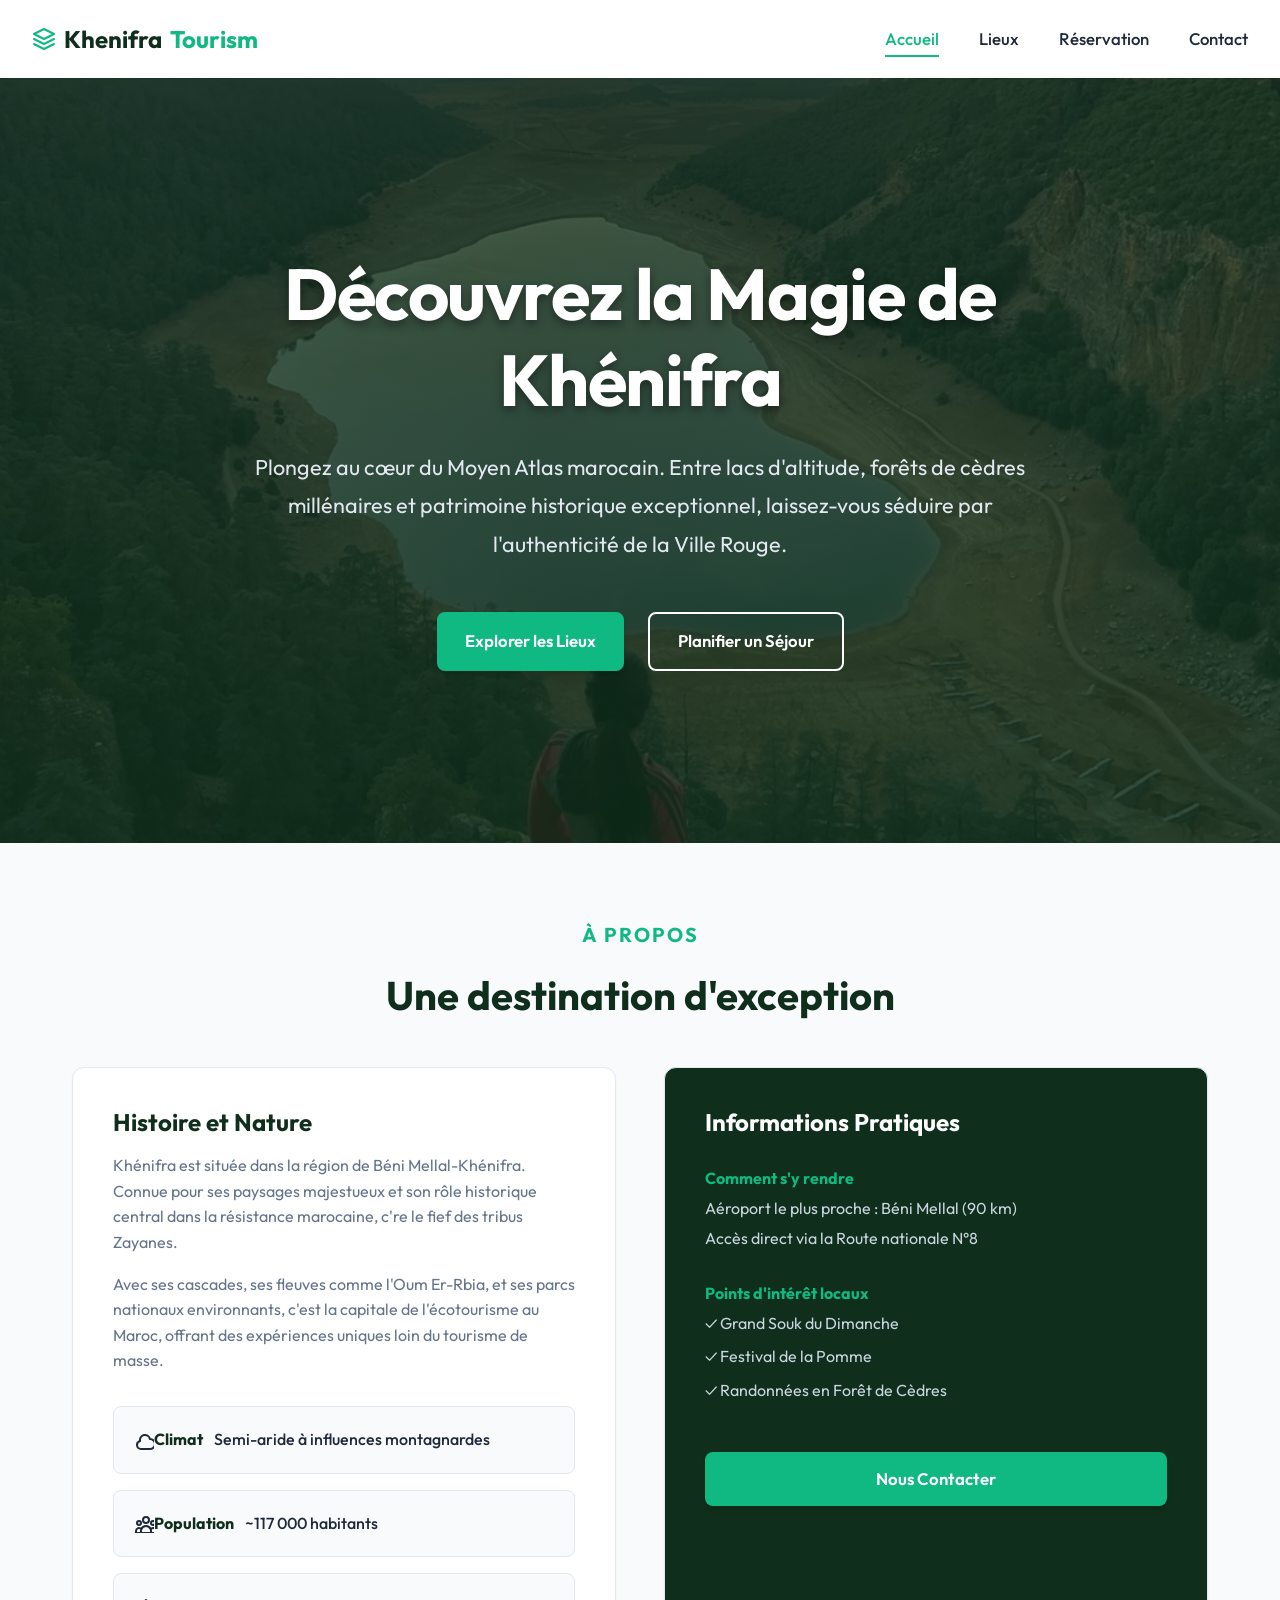
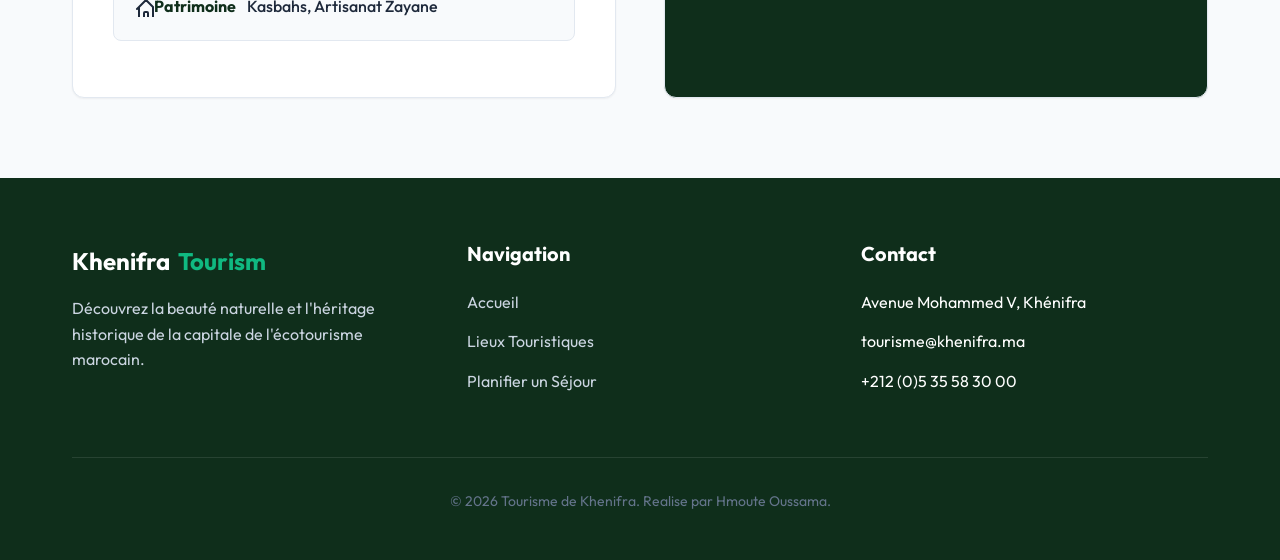
==== index.html @ aa25813d "Refonte complète du projet (Design PFE, CSS Grid, suppression des commentaires)" ====
<!DOCTYPE html>
<html lang="fr">

<head>
    <meta charset="UTF-8">
    <meta name="viewport" content="width=device-width, initial-scale=1.0">
    <meta name="description" content="Khenifra Tourism : Découvrez la magie de la ville rouge du Maroc central.">
    <title>Accueil | Khenifra Tourism</title>
    <link rel="stylesheet" href="style.css">
</head>

<body>

        <nav class="navbar">
        <div class="container">
            <div class="logo">
                <svg width="24" height="24" viewBox="0 0 24 24" fill="none" stroke="currentColor" stroke-width="2"
                    stroke-linecap="round" stroke-linejoin="round" style="color: var(--accent);">
                    <path d="M12 2L2 7l10 5 10-5-10-5Z" />
                    <path d="M2 17l10 5 10-5" />
                    <path d="M2 12l10 5 10-5" />
                </svg>
                Khenifra<span>Tourism</span>
            </div>
            <ul class="nav-links">
                <li><a href="index.html" class="active">Accueil</a></li>
                <li><a href="lieux.html">Lieux</a></li>
                <li><a href="reservation.html">Réservation</a></li>
                <li><a href="contact.html">Contact</a></li>
            </ul>
        </div>
    </nav>

        <section class="hero">
        <div class="container">
            <div class="hero-content">
                <h1>Découvrez la Magie de Khénifra</h1>
                <p>Plongez au cœur du Moyen Atlas marocain. Entre lacs d'altitude, forêts de cèdres millénaires et
                    patrimoine historique exceptionnel, laissez-vous séduire par l'authenticité de la Ville Rouge.</p>
                <div class="hero-buttons">
                    <a href="lieux.html" class="btn btn-primary">Explorer les Lieux</a>
                    <a href="reservation.html" class="btn btn-outline">Planifier un Séjour</a>
                </div>
            </div>
        </div>
    </section>

        <main class="section">
        <div class="container">

            <div class="text-center mb-3">
                <h2 style="color: var(--accent); font-size: 1.25rem; text-transform: uppercase; letter-spacing: 2px;">À
                    Propos</h2>
                <h3 style="font-size: 2.5rem;">Une destination d'exception</h3>
            </div>

            <div class="grid-2">
                                <article class="card">
                    <h3 style="font-size: 1.5rem;">Histoire et Nature</h3>
                    <p>Khénifra est située dans la région de Béni Mellal-Khénifra. Connue pour ses paysages majestueux
                        et son rôle historique central dans la résistance marocaine, c're le fief des tribus Zayanes.
                    </p>
                    <p>Avec ses cascades, ses fleuves comme l'Oum Er-Rbia, et ses parcs nationaux environnants, c'est la
                        capitale de l'écotourisme au Maroc, offrant des expériences uniques loin du tourisme de masse.
                    </p>

                    <ul class="about-features">
                        <li>
                            <svg width="20" height="20" fill="none" stroke="currentColor" stroke-width="2">
                                <path stroke-linecap="round" stroke-linejoin="round"
                                    d="M3 15a4 4 0 004 4h9a5 5 0 10-.1-9.999 5.002 5.002 0 10-9.78 2.096A4.001 4.001 0 003 15z" />
                            </svg>
                            <div><strong>Climat</strong> Semi-aride à influences montagnardes</div>
                        </li>
                        <li>
                            <svg width="20" height="20" fill="none" stroke="currentColor" stroke-width="2">
                                <path stroke-linecap="round" stroke-linejoin="round"
                                    d="M17 20h5v-2a3 3 0 00-5.356-1.857M17 20H7m10 0v-2c0-.656-.126-1.283-.356-1.857M7 20H2v-2a3 3 0 015.356-1.857M7 20v-2c0-.656.126-1.283.356-1.857m0 0a5.002 5.002 0 019.288 0M15 7a3 3 0 11-6 0 3 3 0 016 0zm6 3a2 2 0 11-4 0 2 2 0 014 0zM7 10a2 2 0 11-4 0 2 2 0 014 0z" />
                            </svg>
                            <div><strong>Population</strong> ~117 000 habitants</div>
                        </li>
                        <li>
                            <svg width="20" height="20" fill="none" stroke="currentColor" stroke-width="2">
                                <path stroke-linecap="round" stroke-linejoin="round"
                                    d="M3 12l2-2m0 0l7-7 7 7M5 10v10a1 1 0 001 1h3m10-11l2 2m-2-2v10a1 1 0 01-1 1h-3m-6 0a1 1 0 001-1v-4a1 1 0 011-1h2a1 1 0 011 1v4a1 1 0 001 1m-6 0h6" />
                            </svg>
                            <div><strong>Patrimoine</strong> Kasbahs, Artisanat Zayane</div>
                        </li>
                    </ul>
                </article>

                                <aside class="card" style="background-color: var(--primary); color: white;">
                    <h3 style="color: white; font-size: 1.5rem; margin-bottom: 2rem;">Informations Pratiques</h3>

                    <div style="margin-bottom: 2rem;">
                        <h4 style="color: var(--accent); margin-bottom: 0.5rem;">Comment s'y rendre</h4>
                        <p style="color: #cbd5e1; margin-bottom: 0.25rem;">Aéroport le plus proche : Béni Mellal (90 km)
                        </p>
                        <p style="color: #cbd5e1;">Accès direct via la Route nationale N°8</p>
                    </div>

                    <div style="margin-bottom: 2rem;">
                        <h4 style="color: var(--accent); margin-bottom: 0.5rem;">Points d'intérêt locaux</h4>
                        <ul style="color: #cbd5e1; list-style: none; padding-left: 0;">
                            <li style="margin-bottom: 0.5rem;">✓ Grand Souk du Dimanche</li>
                            <li style="margin-bottom: 0.5rem;">✓ Festival de la Pomme</li>
                            <li style="margin-bottom: 0.5rem;">✓ Randonnées en Forêt de Cèdres</li>
                        </ul>
                    </div>

                    <a href="contact.html" class="btn btn-primary" style="width: 100%; margin-top: 1rem;">Nous
                        Contacter</a>
                </aside>
            </div>
        </div>
    </main>

        <footer>
        <div class="container">
            <div class="footer-grid">
                <div class="footer-col">
                    <div class="logo" style="color: white; margin-bottom: 1rem;">
                        Khenifra<span>Tourism</span>
                    </div>
                    <p>Découvrez la beauté naturelle et l'héritage historique de la capitale de l'écotourisme marocain.
                    </p>
                </div>
                <div class="footer-col">
                    <h4>Navigation</h4>
                    <ul class="footer-links">
                        <li><a href="index.html">Accueil</a></li>
                        <li><a href="lieux.html">Lieux Touristiques</a></li>
                        <li><a href="reservation.html">Planifier un Séjour</a></li>
                    </ul>
                </div>
                <div class="footer-col">
                    <h4>Contact</h4>
                    <ul class="footer-links">
                        <li>Avenue Mohammed V, Khénifra</li>
                        <li>tourisme@khenifra.ma</li>
                        <li>+212 (0)5 35 58 30 00</li>
                    </ul>
                </div>
            </div>
            <div class="footer-bottom">
                <p>&copy; 2026 Tourisme de Khenifra. Realise par Hmoute Oussama.</p>
            </div>
        </div>
    </footer>

</body>

</html>
---- style.css ----
@import url('https://fonts.googleapis.com/css2?family=Outfit:wght@300;400;500;600;700&display=swap');

:root {
        --primary: #0f2e1b;
    --primary-light: #1b5e20;
    --accent: #10b981;
    --accent-hover: #059669;
    
        --bg-color: #f8fafc;
    --surface: #ffffff;
    --text-main: #1e293b;
    --text-muted: #64748b;
    --border: #e2e8f0;
    
        --shadow-sm: 0 1px 2px 0 rgba(0, 0, 0, 0.05);
    --shadow-md: 0 4px 6px -1px rgba(0, 0, 0, 0.1), 0 2px 4px -1px rgba(0, 0, 0, 0.06);
    --shadow-lg: 0 10px 15px -3px rgba(0, 0, 0, 0.1), 0 4px 6px -2px rgba(0, 0, 0, 0.05);
    --radius: 8px;
    --radius-lg: 12px;
    --transition: all 0.3s ease;
    --font-sans: 'Outfit', system-ui, -apple-system, sans-serif;
}

* {
    margin: 0;
    padding: 0;
    box-sizing: border-box;
}

body {
    font-family: var(--font-sans);
    background-color: var(--bg-color);
    color: var(--text-main);
    line-height: 1.6;
    -webkit-font-smoothing: antialiased;
    display: flex;
    flex-direction: column;
    min-height: 100vh;
}

a {
    color: var(--accent);
    text-decoration: none;
    transition: var(--transition);
}

a:hover {
    color: var(--accent-hover);
}

img {
    max-width: 100%;
    height: auto;
    display: block;
}

h1, h2, h3, h4 {
    color: var(--primary);
    font-weight: 700;
    line-height: 1.2;
}

h1 { font-size: 2.5rem; }
h2 { font-size: 2rem; margin-bottom: 1.5rem; }
h3 { font-size: 1.5rem; margin-bottom: 1rem; }

p {
    margin-bottom: 1rem;
    color: var(--text-muted);
}

.text-center { text-align: center; }
.mb-2 { margin-bottom: 2rem; }
.mb-3 { margin-bottom: 3rem; }

.container {
    width: 100%;
    max-width: 1200px;
    margin: 0 auto;
    padding: 0 2rem;
}

.section {
    padding: 5rem 0;
}

.btn {
    display: inline-flex;
    align-items: center;
    justify-content: center;
    padding: 0.875rem 1.75rem;
    font-weight: 600;
    border-radius: var(--radius);
    cursor: pointer;
    transition: var(--transition);
    border: none;
    font-family: var(--font-sans);
    font-size: 1.05rem;
    text-transform: none;
}

.btn-primary {
    background-color: var(--accent);
    color: white;
    box-shadow: var(--shadow-md);
}

.btn-primary:hover {
    background-color: var(--accent-hover);
    transform: translateY(-2px);
    box-shadow: var(--shadow-lg);
    color: white;
}

.btn-outline {
    background-color: transparent;
    color: white;
    border: 2px solid white;
}

.btn-outline:hover {
    background-color: white;
    color: var(--primary);
}

.card {
    background: var(--surface);
    border-radius: var(--radius-lg);
    box-shadow: var(--shadow-sm);
    padding: 2.5rem;
    border: 1px solid var(--border);
    transition: var(--transition);
}

.card:hover {
    box-shadow: var(--shadow-md);
    transform: translateY(-3px);
}

.navbar {
    background-color: var(--surface);
    box-shadow: var(--shadow-sm);
    position: sticky;
    top: 0;
    z-index: 1000;
    padding: 1.25rem 0;
}

.navbar .container {
    display: flex;
    justify-content: space-between;
    align-items: center;
    max-width: 100%;     padding: 0 2rem; }

.logo {
    font-size: 1.5rem;
    font-weight: 700;
    color: var(--primary);
    display: flex;
    align-items: center;
    gap: 0.5rem;
}

.logo span {
    color: var(--accent);
}

.nav-links {
    display: flex;
    gap: 2.5rem;
    list-style: none;
}

.nav-links a {
    color: var(--text-main);
    font-weight: 500;
    position: relative;
    padding: 0.5rem 0;
    font-size: 1.05rem;
}

.nav-links a.active {
    color: var(--accent);
}

.nav-links a::after {
    content: '';
    position: absolute;
    width: 0;
    height: 2px;
    bottom: 0;
    left: 0;
    background-color: var(--accent);
    transition: var(--transition);
}

.nav-links a:hover {
    color: var(--accent);
}

.nav-links a:hover::after, .nav-links a.active::after {
    width: 100%;
}

.hero {
    position: relative;
    min-height: 85vh;
    display: flex;
    align-items: center;
    background-image: linear-gradient(rgba(15, 46, 27, 0.7), rgba(15, 46, 27, 0.85)), url('images/background.webp');
    background-size: cover;
    background-position: center;
    background-attachment: fixed;
    color: white;
}

.hero-content {
    max-width: 800px;
    text-align: center;
    margin: 0 auto;
}

.hero h1 {
    color: white;
    font-size: 4.5rem;
    margin-bottom: 1.5rem;
    text-shadow: 0 4px 10px rgba(0,0,0,0.4);
    letter-spacing: -0.02em;
}

.hero p {
    color: #e2e8f0;
    font-size: 1.35rem;
    margin-bottom: 3rem;
    line-height: 1.8;
}

.hero-buttons {
    display: flex;
    gap: 1.5rem;
    justify-content: center;
}

.grid-2 {
    display: grid;
    grid-template-columns: repeat(auto-fit, minmax(350px, 1fr));
    gap: 3rem;
}

.grid-3 {
    display: grid;
    grid-template-columns: repeat(auto-fit, minmax(300px, 1fr));
    gap: 2rem;
}

.about-features {
    list-style: none;
    margin-top: 2rem;
}

.about-features li {
    padding: 1.25rem;
    background: var(--bg-color);
    border-radius: var(--radius);
    margin-bottom: 1rem;
    display: flex;
    align-items: center;
    font-weight: 500;
    border: 1px solid var(--border);
}

.about-features li strong {
    color: var(--primary);
    margin-right: 0.5rem;
    min-width: 120px;
}

.table-wrapper {
    background: var(--surface);
    border-radius: var(--radius-lg);
    box-shadow: var(--shadow-sm);
        border: 1px solid var(--border);
}

table {
    width: 100%;
    border-collapse: collapse;
    text-align: left;
    min-width: 800px;
}

thead {
    background-color: var(--bg-color);
}

th {
    padding: 1.25rem 1.5rem;
    font-weight: 600;
    font-size: 0.85rem;
    text-transform: uppercase;
    letter-spacing: 0.05em;
    color: var(--text-muted);
    border-bottom: 1px solid var(--border);
}

td {
    padding: 1.25rem 1.5rem;
    border-bottom: 1px solid var(--border);
    color: var(--text-main);
    vertical-align: middle;
}

tbody tr {
    transition: var(--transition);
}

tbody tr:hover {
    background-color: #f1f5f9;
}

tfoot td {
    background-color: var(--bg-color);
    font-weight: 500;
    color: var(--text-muted);
    text-align: center;
}

.img-thumbnail {
    width: 120px;
    height: 80px;
    object-fit: cover;
    border-radius: var(--radius);
    box-shadow: var(--shadow-sm);
    transition: var(--transition);
}

.img-thumbnail:hover {
    transform: scale(2.5);
    box-shadow: var(--shadow-lg);
    position: relative;
    z-index: 10;
}

.tag {
    display: inline-block;
    padding: 0.25rem 0.75rem;
    background-color: rgba(16, 185, 129, 0.1);
    color: var(--accent-hover);
    border-radius: 9999px;
    font-size: 0.875rem;
    font-weight: 500;
}

.form-card {
    max-width: 800px;
    margin: 0 auto;
}

.form-group {
    margin-bottom: 1.5rem;
}

.form-label {
    display: block;
    margin-bottom: 0.5rem;
    font-weight: 600;
    color: var(--text-main);
    font-size: 0.95rem;
}

.form-control {
    width: 100%;
    padding: 0.875rem 1rem;
    border: 1px solid var(--border);
    border-radius: var(--radius);
    font-family: var(--font-sans);
    font-size: 1rem;
    color: var(--text-main);
    background-color: var(--bg-color);
    transition: var(--transition);
}

.form-control:focus {
    outline: none;
    border-color: var(--accent);
    background-color: var(--surface);
    box-shadow: 0 0 0 4px rgba(16, 185, 129, 0.15);
}

select.form-control {
    appearance: none;
    background-image: url("data:image/svg+xml,%3Csvg xmlns='http://www.w3.org/2000/svg' fill='none' viewBox='0 0 24 24' stroke='%2364748b'%3E%3Cpath stroke-linecap='round' stroke-linejoin='round' stroke-width='2' d='M19 9l-7 7-7-7'%3E%3C/path%3E%3C/svg%3E");
    background-repeat: no-repeat;
    background-position: right 1rem center;
    background-size: 1.25rem;
}

textarea.form-control {
    resize: vertical;
    min-height: 120px;
}

.radio-group {
    display: grid;
    grid-template-columns: repeat(auto-fit, minmax(200px, 1fr));
    gap: 1rem;
    margin-top: 0.5rem;
}

.radio-card {
    display: flex;
    align-items: center;
    gap: 0.75rem;
    padding: 1rem;
    border: 1px solid var(--border);
    border-radius: var(--radius);
    cursor: pointer;
    transition: var(--transition);
    background-color: var(--bg-color);
}

.radio-card:hover {
    border-color: var(--accent);
}

.radio-card:has(input:checked) {
    border-color: var(--accent);
    background-color: rgba(16, 185, 129, 0.05);
    box-shadow: 0 0 0 1px var(--accent);
}

input[type="radio"], input[type="checkbox"] {
    width: 1.25rem;
    height: 1.25rem;
    accent-color: var(--accent);
    cursor: pointer;
}

.checkbox-wrap {
    display: flex;
    align-items: center;
    gap: 0.5rem;
}

.form-grid {
    display: grid;
    grid-template-columns: repeat(2, 1fr);
    gap: 0 1.5rem;
}

fieldset {
    border: none;
    padding: 0;
    margin: 0 0 2.5rem 0;
}

legend {
    font-size: 1.25rem;
    font-weight: 700;
    color: var(--primary);
    margin-bottom: 1.5rem;
    padding-bottom: 0.75rem;
    border-bottom: 2px solid var(--border);
    width: 100%;
}

.form-actions {
    display: flex;
    gap: 1rem;
    margin-top: 2rem;
    padding-top: 1.5rem;
    border-top: 1px solid var(--border);
}

.contact-info {
    display: flex;
    flex-direction: column;
    gap: 2rem;
}

.info-item {
    display: flex;
    align-items: flex-start;
    gap: 1.25rem;
}

.info-icon {
    background-color: rgba(16, 185, 129, 0.1);
    color: var(--accent);
    width: 54px;
    height: 54px;
    border-radius: var(--radius);
    display: flex;
    align-items: center;
    justify-content: center;
    font-size: 1.5rem;
    flex-shrink: 0;
}

.info-text h4 {
    color: var(--primary);
    margin-bottom: 0.5rem;
    font-size: 1.1rem;
}

.info-text p, .info-text a {
    color: var(--text-muted);
    font-size: 1.05rem;
}

.map-container {
    height: 100%;
    min-height: 500px;
    border-radius: var(--radius-lg);
    overflow: hidden;
    box-shadow: var(--shadow-sm);
    border: 1px solid var(--border);
}

.map-container iframe {
    width: 100%;
    height: 100%;
    border: none;
    display: block;
}

footer {
    background-color: var(--primary);
    color: white;
    padding: 4rem 0 2rem;
    margin-top: auto;
}

.footer-grid {
    display: grid;
    grid-template-columns: repeat(auto-fit, minmax(250px, 1fr));
    gap: 3rem;
    margin-bottom: 3rem;
}

.footer-col h4 {
    color: white;
    margin-bottom: 1.5rem;
    font-size: 1.25rem;
}

.footer-col p {
    color: #cbd5e1;
}

.footer-links {
    list-style: none;
}

.footer-links li {
    margin-bottom: 0.875rem;
}

.footer-links a {
    color: #cbd5e1;
}

.footer-links a:hover {
    color: var(--accent);
    padding-left: 5px;
}

.footer-bottom {
    text-align: center;
    padding-top: 2rem;
    border-top: 1px solid rgba(255,255,255,0.1);
    color: #94a3b8;
    font-size: 0.875rem;
}

@media (max-width: 992px) {
    .form-grid {
        grid-template-columns: 1fr;
    }
    .table-wrapper {
        overflow-x: auto;     }
}

@media (max-width: 768px) {
    .hero h1 { font-size: 3rem; }
    .hero p { font-size: 1.1rem; }
    .navbar .container { flex-direction: column; gap: 1rem; }
    .nav-links { flex-wrap: wrap; justify-content: center; gap: 1rem; }
    .section { padding: 3rem 0; }
    .grid-2 { grid-template-columns: 1fr; }
    .map-container { min-height: 350px; margin-top: 2rem; }
}
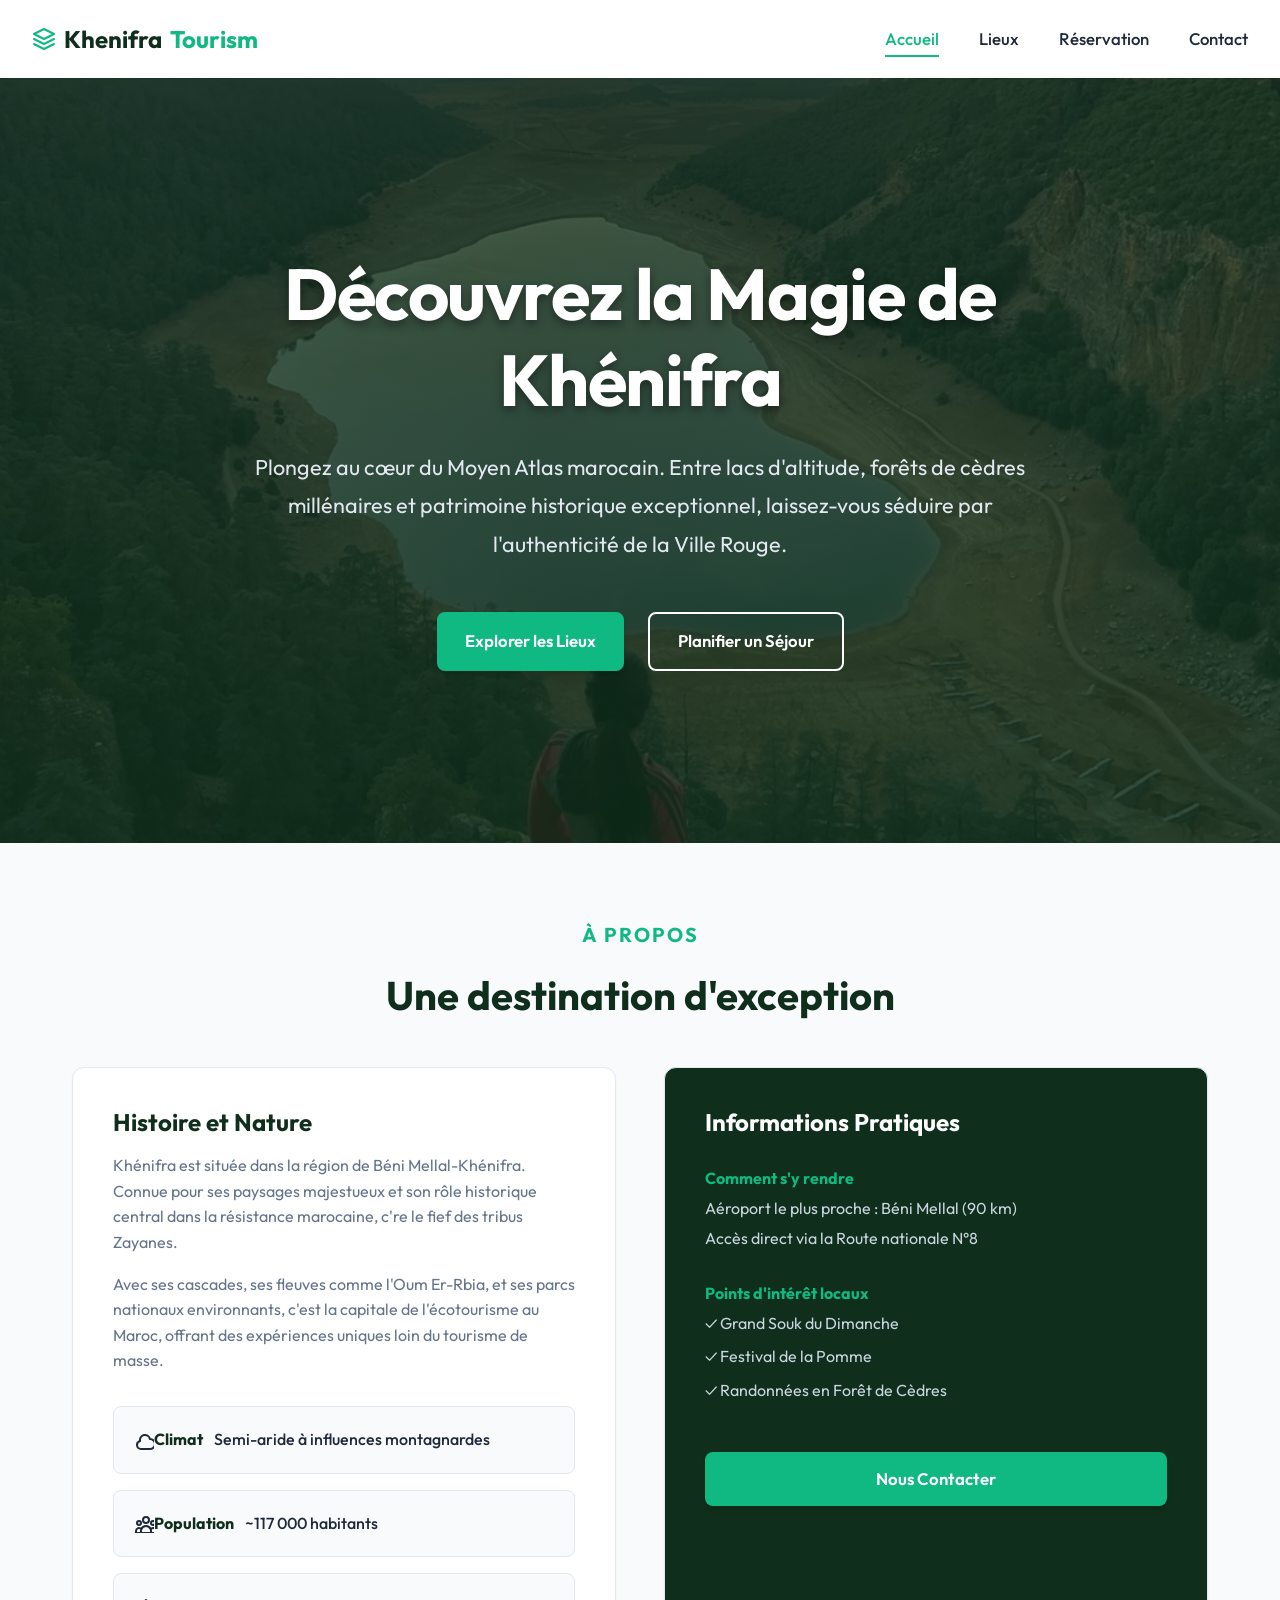
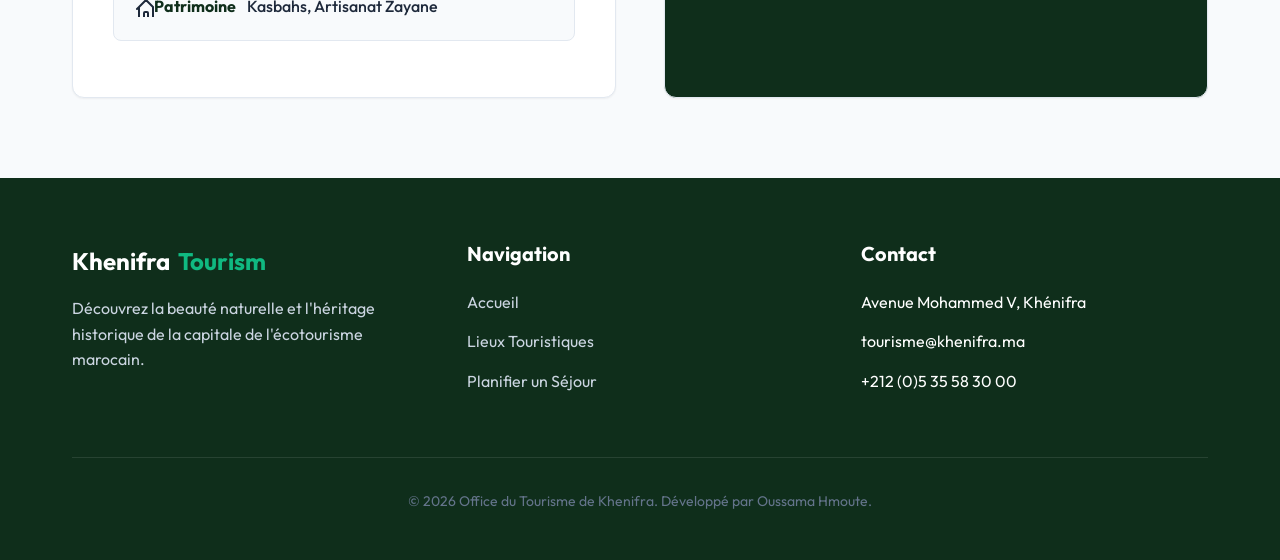
==== commit 81a5dfe5: "last commit" ====
--- a/index.html
+++ b/index.html
@@ -11,7 +11,7 @@
 
 <body>
 
-        <nav class="navbar">
+    <nav class="navbar">
         <div class="container">
             <div class="logo">
                 <svg width="24" height="24" viewBox="0 0 24 24" fill="none" stroke="currentColor" stroke-width="2"
@@ -31,7 +31,7 @@
         </div>
     </nav>
 
-        <section class="hero">
+    <section class="hero">
         <div class="container">
             <div class="hero-content">
                 <h1>Découvrez la Magie de Khénifra</h1>
@@ -45,7 +45,7 @@
         </div>
     </section>
 
-        <main class="section">
+    <main class="section">
         <div class="container">
 
             <div class="text-center mb-3">
@@ -55,7 +55,7 @@
             </div>
 
             <div class="grid-2">
-                                <article class="card">
+                <article class="card">
                     <h3 style="font-size: 1.5rem;">Histoire et Nature</h3>
                     <p>Khénifra est située dans la région de Béni Mellal-Khénifra. Connue pour ses paysages majestueux
                         et son rôle historique central dans la résistance marocaine, c're le fief des tribus Zayanes.
@@ -89,7 +89,7 @@
                     </ul>
                 </article>
 
-                                <aside class="card" style="background-color: var(--primary); color: white;">
+                <aside class="card" style="background-color: var(--primary); color: white;">
                     <h3 style="color: white; font-size: 1.5rem; margin-bottom: 2rem;">Informations Pratiques</h3>
 
                     <div style="margin-bottom: 2rem;">
@@ -115,7 +115,7 @@
         </div>
     </main>
 
-        <footer>
+    <footer>
         <div class="container">
             <div class="footer-grid">
                 <div class="footer-col">
@@ -143,7 +143,7 @@
                 </div>
             </div>
             <div class="footer-bottom">
-                <p>&copy; 2026 Tourisme de Khenifra. Realise par Hmoute Oussama.</p>
+                <p>&copy; 2026 Office du Tourisme de Khenifra. Développé par Oussama Hmoute.</p>
             </div>
         </div>
     </footer>
